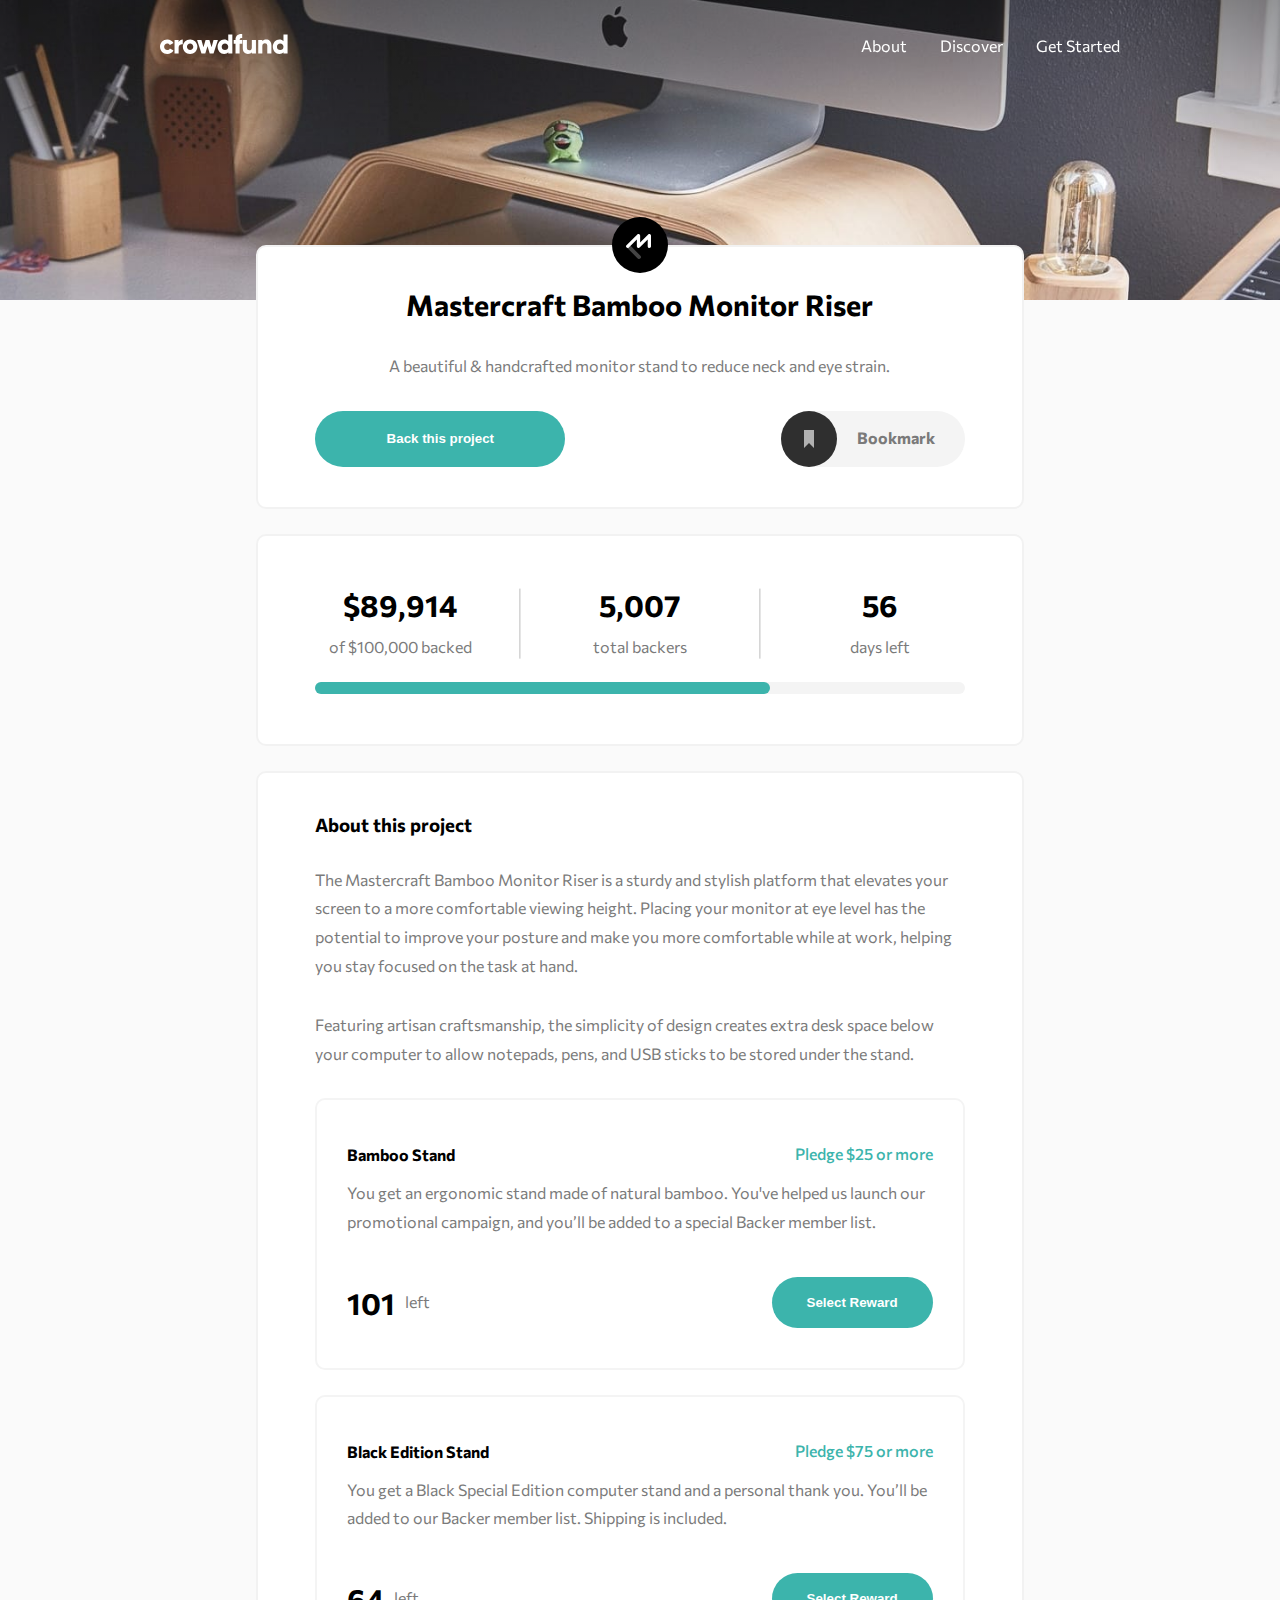
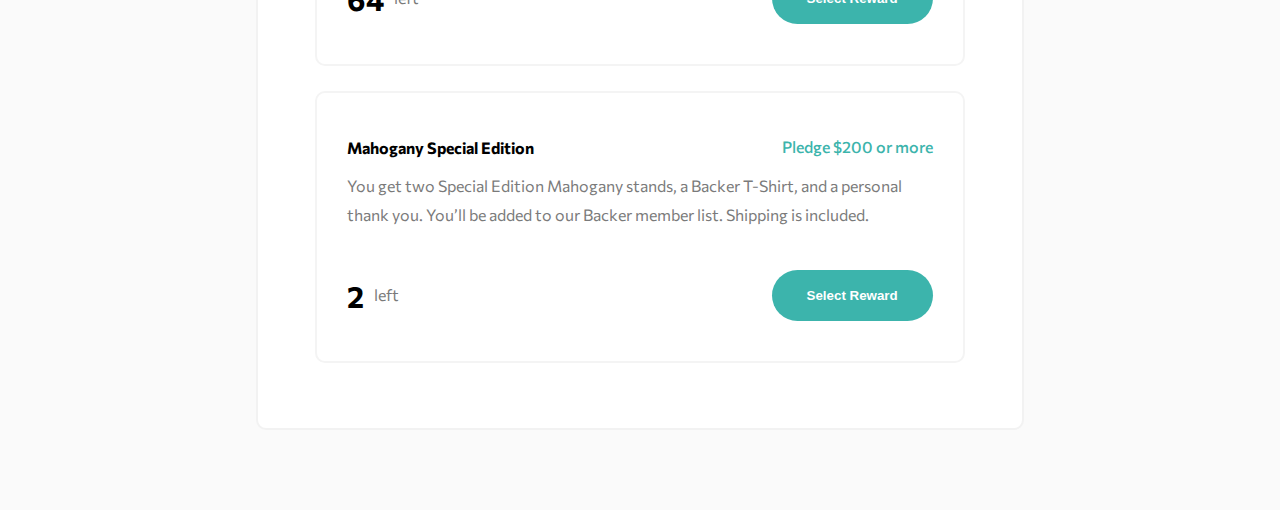
==== index2.html @ 2495f228 "switched from regular html to template literals" ====
<!DOCTYPE html>
<html lang="en">
  <head>
    <meta charset="UTF-8" />
    <meta name="viewport" content="width=device-width, initial-scale=1.0" />
    <!-- displays site properly based on user's device -->

    <link
      rel="icon"
      type="image/png"
      sizes="32x32"
      href="./images/favicon-32x32.png"
    />

    <title>Frontend Mentor | Crowdfunding product page</title>
    <link
      href="https://fonts.googleapis.com/css2?family=Commissioner:wght@400;500;700&display=swap"
      rel="stylesheet"
    />
    <link rel="stylesheet" href="styles.css" />
  </head>

  <body>
    <header>
      <nav>
        <div class="logo">
          <a href="#"><img src="images/logo.svg" alt="" /></a>
        </div>
        <div class="hamburger">
          <span></span>
          <span></span>
          <span></span>
        </div>

        <div class="mobile__menu">
          <div class="nav__links">
            <a href="#">About</a>
            <a href="#">Discover</a>
            <a href="#">Get Started</a>
          </div>
        </div>

        <div class="desktop__links">
          <a href="#">About</a>
          <a href="#">Discover</a>
          <a href="#">Get Started</a>
        </div>

        <div class="overlay"></div>
      </nav>
    </header>
    <main>
      <section class="intro">
        <div class="section__wrapper">
          <div class="master__logo">
            <img src="images/logo-mastercraft.svg" alt="" />
          </div>
          <h3>Mastercraft Bamboo Monitor Riser</h3>
          <p>
            A beautiful & handcrafted monitor stand to reduce neck and eye
            strain.
          </p>
          <div class="clickable">
            <button class="button" id="btn-back-project">
              Back this project
            </button>
            <div id="bookmark">
              <svg width="56" height="56" xmlns="http://www.w3.org/2000/svg">
                <g fill="none" fill-rule="evenodd">
                  <circle fill="#2F2F2F" cx="28" cy="28" r="28" />
                  <path fill="#B1B1B1" d="M23 19v18l5-5.058L33 37V19z" />
                </g>
              </svg>
              <p id="bkmk">Bookmark</p>
            </div>
          </div>
        </div>
        <!-- intro ends -->
      </section>

      <section class="progress">
        <div class="section__wrapper">
          <div class="numbers">
            <div class="backed">
              <h2 class="num">$89,914</h2>
              <p>of $100,000 backed</p>
            </div>
            <div class="line"></div>

            <div class="total__backers">
              <h2 class="num">5,007</h2>
              <p>total backers</p>
            </div>
            <div class="line"></div>

            <div class="days__left">
              <h2 class="num">56</h2>
              <p>days left</p>
            </div>
          </div>
          <div class="progress__bar">
            <div class="pb__bkg">
              <div class="pb__fill"></div>
            </div>
          </div>
        </div>
      </section>

      <section class="about">
        <div class="section__wrapper">
          <h3 class="about__title">About this project</h3>
          <p class="about__text">
            The Mastercraft Bamboo Monitor Riser is a sturdy and stylish
            platform that elevates your screen to a more comfortable viewing
            height. Placing your monitor at eye level has the potential to
            improve your posture and make you more comfortable while at work,
            helping you stay focused on the task at hand.
          </p>
          <p class="about__text">
            Featuring artisan craftsmanship, the simplicity of design creates
            extra desk space below your computer to allow notepads, pens, and
            USB sticks to be stored under the stand.
          </p>

          <div class="all-items">
            <!-- items in about to be generated from javascript -->
          </div>
        </div>
        <!-- about section ends here -->
      </section>

      <!-- ====== MODAL (BACK PROJECT) ====== -->
      <section class="modal" id="back-project">
        <div class="section__wrapper">
          <div class="back-project__head">
            <h2 class="modal__head">Back this project</h2>
            <div class="modal__close">
              <img src="images/icon-close-modal.svg" alt="" />
            </div>
          </div>

          <p class="modal__intro">
            Want to support us in bringing Mastercraft Bamboo Monitor Riser out
            in the world?
          </p>

          <form action="" id="chooseOption">
            <!-- pledge options to be generated from JS -->
          </form>
        </div>
      </section>

      <!-- ==== SUCCESS MODAL ==== -->
      <section class="modal" id="success">
        <div class="section__wrapper">
          <img src="images/icon-check.svg" alt="" />
          <h4>Thanks for your support!</h4>
          <p>
            Your pledge brings us one step closer to sharing Mastercraft Bamboo
            Monitor Riser worldwide. You will get an email once our campaign is
            completed.
          </p>
          <button class="button">Got it!</button>
        </div>
      </section>
    </main>

    <!-- Success modal end -->
    <script src="app2.js"></script>
  </body>
</html>
---- styles.css ----
* {
  padding: 0;
  margin: 0;
  box-sizing: border-box;
}

body {
  font-family: "Commissioner", sans-serif;
  background-color: #fafafa;
  width: 100%;
  min-width: 375px;
  overflow-x: hidden;
  display: flex;
  flex-direction: column;
  align-items: center;
}

a,
a:hover,
a:visited {
  text-decoration: none;
}

p {
  color: hsl(0, 0%, 48%);
  font-size: 14px;
  line-height: 1.8em;
}

.button {
  font-weight: 700;
  color: white;
  background-color: hsl(176, 50%, 47%);
  border-style: none;
  padding: 20px 30px;
  border-radius: 50px;
  transition: all 0.3s ease-in-out;
  cursor: pointer;
}

.button:hover {
  background-color: hsl(176, 72%, 28%);
}
.button:active {
  opacity: 0.5;
}
header {
  background: url(images/image-hero-mobile.jpg) top no-repeat;
  background-color: red;
  background-size: 100%;
  height: 300px;
  width: 100%;
  display: flex;
  justify-content: center;
}

header::before {
  content: "";
  background: linear-gradient(rgba(0, 0, 0, 0.4), rgba(122, 122, 122, 0));
  width: 100%;
  height: 20%;
  position: absolute;
  left: 0;
}

nav {
  display: flex;
  justify-content: space-between;
  align-items: center;
  width: 90%;
  height: 90px;
}

.logo {
  z-index: 3;
}

.hamburger {
  display: flex;
  flex-direction: column;
  justify-content: space-between;
  height: 15px;
  z-index: 3;
}

.hamburger:hover {
  cursor: pointer;
}

.hamburger span {
  background-color: white;
  width: 15px;
  height: 3px;
  transform-origin: 0.1px 1.6px;
  transition: all 0.3s ease-in-out;
}

.hamburger__open span:nth-of-type(1) {
  transform: rotate(45deg);
}

.hamburger__open span:nth-of-type(2) {
  opacity: 0;
}

.hamburger__open span:nth-of-type(3) {
  transform: rotate(-45deg);
}

.overlay {
  width: 100%;
  height: 100vh;
  background: linear-gradient(rgba(0, 0, 0, 0.7), rgba(122, 122, 122, 0.4));
  position: fixed;
  top: 0;
  opacity: 0;
  pointer-events: none;
  left: 0px;
  z-index: 2;
  transition: all 0.3s ease-in-out;
}

.overlay--show {
  opacity: 1;
  pointer-events: all;
}

.desktop__links {
  display: none;
  z-index: 3;
}

.desktop__links a {
  color: white;
  margin-left: 30px;
}

.mobile__menu {
  width: 100%;
  display: flex;
  justify-content: center;
  position: absolute;
  top: 90px;
  left: -1090px;
  transition: all 0.3s ease-in-out;
  /* transition-delay: 0.3s; */
  /* display: none; */
  z-index: 3;
}

.mobile__menu--show {
  /* display: block; */
  left: 0;
}

.mobile__menu .nav__links {
  display: flex;
  flex-direction: column;
  position: absolute;
  background-color: white;
  width: 90%;
  border-radius: 10px;
}

.mobile__menu .nav__links a {
  color: black;
  font-weight: 700;
  padding: 25px 0;
  margin-left: 20px;
  border-bottom: 1px solid rgba(122, 122, 122, 0.1);
}

main {
  width: 90%;
  display: flex;
  flex-direction: column;
  justify-content: center;
  align-items: center;
}

section {
  width: 100%;
  background-color: white;
  border-radius: 10px;
  border: 2px solid #f2f2f2;
  /* text-align: center; */
  padding: 40px 0;
  margin-bottom: 25px;
  display: flex;
  justify-content: center;
  position: relative;
  top: -55px;
}

.section__wrapper {
  width: 85%;
  display: flex;
  flex-direction: column;
  /* align-items: center; */
}

.intro {
  display: flex;
  flex-direction: column;
  align-items: center;
  text-align: center;
}

.intro .section__wrapper {
  align-items: center;
}

.intro .master__logo {
  /* margin-bottom: 10px; */
  position: absolute;
  top: -30px;
}

.intro h3 {
  font-size: 20px;
  margin-bottom: 30px;
  width: 80%;
}

.intro p {
  margin-bottom: 30px;
}

.clickable {
  display: flex;
  justify-content: space-between;
  align-items: space-between;
  width: 100%;
}

.clickable .button {
  margin-right: 10px;
  width: 100%;
  /* max-width: 205px; */
}

#bookmark {
  height: 56px;
  background-color: #f4f4f4;
  display: flex;
  align-items: center;
  border-radius: 50px;
  cursor: pointer;
  transition: all 0.3s ease-in-out;
}

#bookmark p {
  color: hsl(0, 0%, 48%);
  margin: 0 30px 0 20px;
  font-weight: 700;
  display: none;
  transition: all 0.3s ease-in-out;
}

#bookmark:hover a {
  opacity: 0.7;
}

#bookmark.bookmark__active p {
  color: hsl(176, 50%, 47%);
}

#bookmark.bookmark__active circle {
  fill: hsl(176, 50%, 47%);
}

#bookmark.bookmark__active path {
  fill: white;
}

.progress {
  display: flex;
  flex-direction: column;
  align-items: center;
}

.progress .backed,
.total__backers,
.days__left {
  display: flex;
  flex-direction: column;
  align-items: center;
  margin-bottom: 10px;
}

.progress h2 {
  margin-bottom: 10px;
}

.numbers {
  display: flex;
  flex-direction: column;
  align-items: center;
}

.num {
  font-size: 30px;
}

.progress p {
  margin-bottom: 10px;
}

.progress .line {
  height: 1px;
  width: 80px;
  background-color: rgba(122, 122, 122, 0.5);
  margin-bottom: 20px;
}

.progress .progress__bar {
  width: 100%;
  margin-bottom: 0px;
}

.pb__bkg {
  width: 100%;
  height: 12px;
  background-color: #f4f4f4;
  border-radius: 20px;
}

.pb__fill {
  width: 70%;
  height: 12px;
  background-color: hsl(176, 50%, 47%);
  border-radius: 20px;
}

.about {
}

.about__title {
  margin-bottom: 30px;
}

.about__text {
  margin-bottom: 30px;
}

.item {
  border-radius: 10px;
  border: 2px solid #f4f4f4;
  margin-bottom: 25px;
  padding: 25px 20px;
}

.item__name {
  margin-bottom: 10px;
}

.pledge {
  font-weight: 500;
  color: hsl(176, 50%, 47%);
  margin-bottom: 10px;
}

.item__about {
  margin-bottom: 40px;
}

.item .stock {
  display: flex;
  align-items: center;
  margin-bottom: 20px;
}

.item .stock .num {
  margin-right: 10px;
}

.item .button {
  padding: 18px 35px;
}

/*--- Modal (back project) -- */
.modal {
  width: 50%;
  max-height: 80vh;
  overflow-y: scroll;
  position: fixed;
  top: 80px;
  opacity: 0;
  pointer-events: none;
  z-index: 4;
  transition: all 0.3s ease-in-out;
}
.modal .active {
  opacity: 1;
  pointer-events: all;
}
.modal::-webkit-scrollbar {
  display: none;
}
.modal .section__wrapper {
  display: flex;
  flex-direction: column;
  align-items: center;
}

.modal .back-project__head {
  width: 100%;
  display: flex;
  justify-content: space-between;
  align-items: center;
  margin-bottom: 30px;
}
.modal__close {
  scroll-margin-top: 30px;
}
.modal__close:hover {
  cursor: pointer;
}

.modal__intro {
  margin-bottom: 20px;
}

.modal input[type="radio"] {
  display: none;
}
.option {
  scroll-margin-top: 20px;

  position: relative;
  transition: all 0.3s ease-in-out;
}
.selected {
  border-color: hsl(176, 50%, 47%);
}

.option label {
  display: flex;
  align-items: center;
  margin-bottom: 30px;
  /* background-color: green; */
}

.radio-circle {
  width: 25px;
  height: 25px;
  border: 1px solid hsl(0, 0%, 48%);
  border-radius: 50%;
  margin-right: 15px;
  transition: all 0.3s ease-in-out;
}
.radio-circle::after {
  content: "";
  display: block;
  width: 15px;
  height: 15px;
  border-radius: 50%;
  background-color: hsl(176, 50%, 47%);
  transform: scale(0);
  transition: transform 0.3s ease;
}
.radio-circle:hover {
  cursor: pointer;
}
.option.selected .radio-circle {
  border-color: hsl(176, 50%, 47%);
  display: flex;
  justify-content: center;
  align-items: center;
}
.option.selected .radio-circle::after {
  transform: scale(1);
}
.option .pledge__type h4 {
  transition: all 0.3s ease-in-out;
}
.option .pledge__type p {
  color: hsl(176, 50%, 47%);
}
.option .pledge__type:hover {
  cursor: pointer;
}
.option .select:hover h4 {
  color: hsl(176, 50%, 47%);
}
.option .select:hover .radio-circle {
  border-color: hsl(176, 50%, 47%);
}

.option__details {
  margin-bottom: 30px;
}

.option .stock .num {
  font-size: 18px;
}

.option .pledge__form {
  display: none;
  flex-direction: column;
  align-items: center;
  position: relative;
}

.option.selected .pledge__form {
  display: flex;
}

.option .line {
  width: 100%;
  height: 1px;
  background-color: rgba(122, 122, 122, 0.2);
  margin-bottom: 20px;
  display: none;
}
.option.selected .line {
  display: block;
}

.option .pledge__form p {
  margin-bottom: 20px;
}
.pledge__form small {
  color: rgb(253, 135, 135);
  position: absolute;
  bottom: -10px;
  display: none;
  /* right: 400px; */
}

.pledge__form.error small {
  display: block;
}
.option .make__pledge {
  display: flex;
  justify-content: space-between;
  position: relative;
}
.make__pledge input {
  font-weight: 700;
  font-size: 16px;
  width: 40%;
  border-radius: 50px;
  border: 2px solid rgba(122, 122, 122, 0.2);
  padding-left: 40px;
  /* border-color: rgba(122, 122, 122, 0.2); */
  transition: all 0.3 ease-in-out;
}
input.error {
  border-color: rgb(253, 135, 135);
}

.make__pledge::before {
  content: "$";
  color: hsl(0, 0%, 48%);
  font-weight: 700;
  position: absolute;
  left: 30px;
  top: 16px;
}

.make__pledge input::placeholder {
  font-weight: 300;
}

/* -- Modal (success) -- */
#success {
  max-width: 540px;
  top: 200px;
}
#success .section__wrapper {
  align-items: center;
}
#success img {
  width: 60px;
  margin-bottom: 20px;
}
#success h4 {
  margin-bottom: 30px;
}
#success p {
  text-align: center;
  margin-bottom: 30px;
}

/* ======MEDIA QUERIES======= */
/* ======MEDIA QUERIES======= */
/* ======MEDIA QUERIES======= */
/* ======MEDIA QUERIES======= */

@media (min-width: 800px) {
  #bookmark p {
    display: block;
  }

  .clickable .button {
    width: 250px;
  }

  .item__head,
  .item__cta {
    display: flex;
    align-items: center;
    justify-content: space-between;
    width: 100%;
  }
}

@media (min-width: 1024px) {
  p {
    font-size: 16px;
  }

  header {
    background: url(images/image-hero-desktop.jpg) no-repeat;
    background-size: 100%;
  }

  nav {
    width: 75%;
  }

  .mobile__menu {
    display: none;
  }

  .hamburger {
    display: none;
  }

  .desktop__links {
    display: block;
  }

  main {
    width: 60%;
  }

  .intro h3 {
    font-size: 1.8rem;
  }

  .intro p {
    font-size: 16px;
  }

  .progress {
    padding: 50px 0;
  }

  .progress .numbers {
    flex-direction: row;
    justify-content: space-between;
  }

  .backed,
  .total__backers,
  .days__left {
    width: 30%;
  }

  .progress .line {
    transform: rotate(90deg);
  }

  .about {
  }

  .item {
    padding: 40px 30px;
  }

  .item__head,
  .item__cta {
    display: flex;
    align-items: center;
    justify-content: space-between;
    width: 100%;
  }

  .item .stock {
    margin-bottom: 0;
  }

  .modal__intro {
    align-self: flex-start;
  }

  .option .pledge__type {
    display: flex;
    align-items: center;
  }
  .option .pledge__type h4 {
    margin-right: 10px;
  }
  .option .pledge__form {
    flex-direction: row;
    justify-content: space-between;
    align-items: center;
  }
  .option .pledge__form p {
    margin-bottom: 0;
  }
  .option .make__pledge {
    width: 50%;
    justify-content: flex-end;
  }
  .option .make__pledge input {
    margin-right: 10px;
  }
  .option .stock {
    position: absolute;
    top: 40px;
    right: 40px;
  }
}

@media (min-width: 1400px) {
  main {
    width: 50%;
  }

  header {
    height: 400px;
  }
}
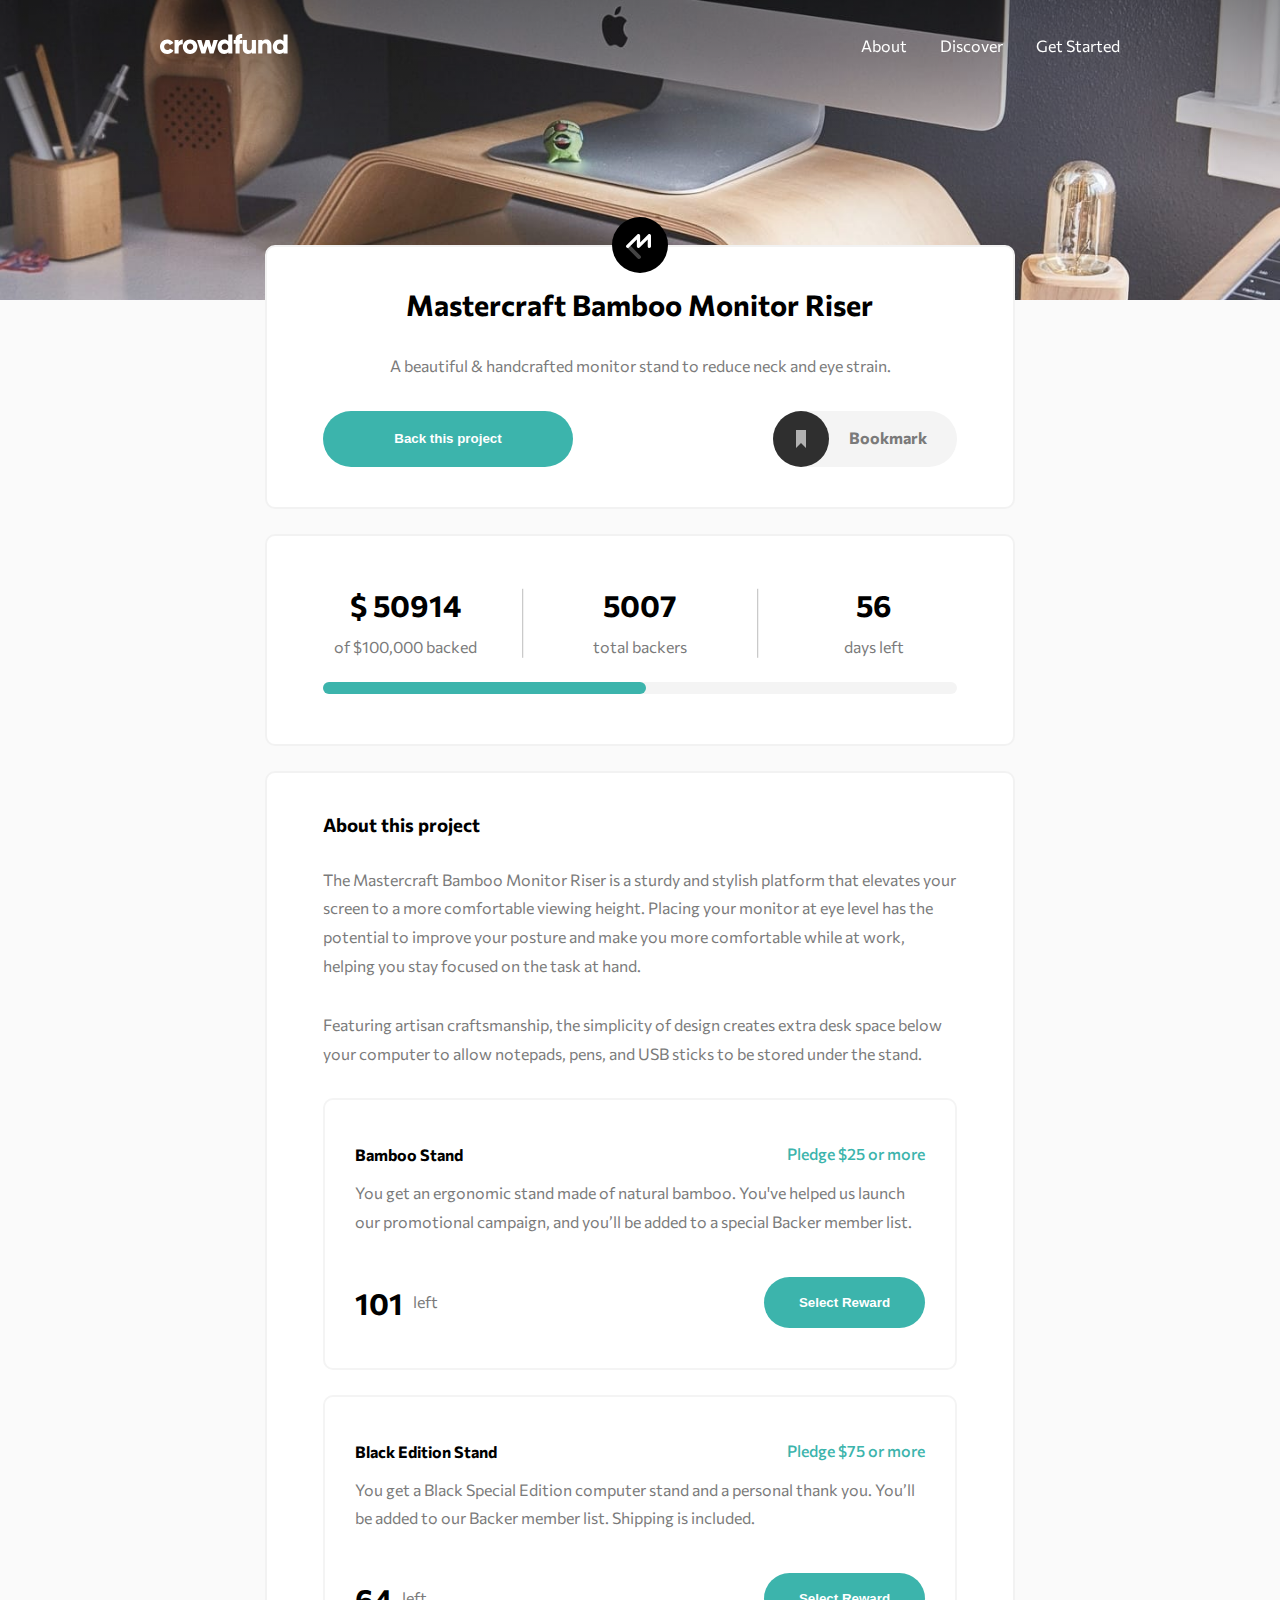
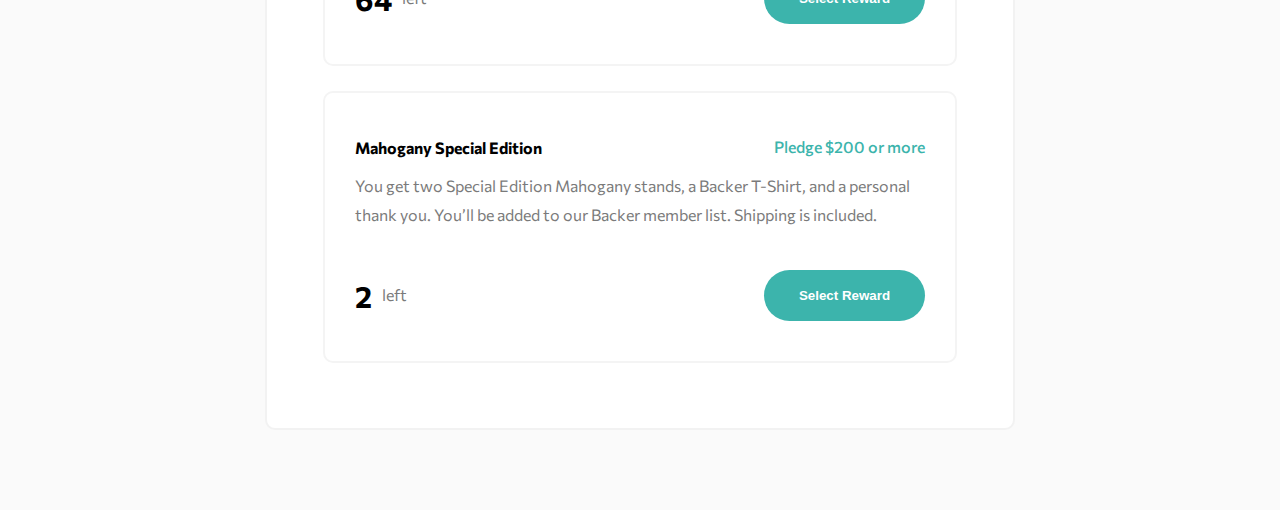
==== commit 8c58dac5: "Added logic for page Math" ====
--- a/index2.html
+++ b/index2.html
@@ -82,13 +82,13 @@
         <div class="section__wrapper">
           <div class="numbers">
             <div class="backed">
-              <h2 class="num">$89,914</h2>
+              <h2 class="num">$ <span id="currentTotal"></span></h2>
               <p>of $100,000 backed</p>
             </div>
             <div class="line"></div>
 
             <div class="total__backers">
-              <h2 class="num">5,007</h2>
+              <h2 class="num"></h2>
               <p>total backers</p>
             </div>
             <div class="line"></div>
--- a/styles.css
+++ b/styles.css
@@ -26,7 +26,11 @@
   font-size: 14px;
   line-height: 1.8em;
 }
-
+.out__of__stock {
+  pointer-events: none;
+  color: hsl(0, 0%, 48%);
+  opacity: 0.5;
+}
 .button {
   font-weight: 700;
   color: white;
@@ -172,6 +176,8 @@
 
 main {
   width: 90%;
+  max-width: 750px;
+
   display: flex;
   flex-direction: column;
   justify-content: center;
@@ -277,6 +283,7 @@
   display: flex;
   flex-direction: column;
   align-items: center;
+  scroll-margin-top: 40px;
 }
 
 .progress .backed,
@@ -326,10 +333,12 @@
 }
 
 .pb__fill {
-  width: 70%;
+  /* width: 0%; */
+  max-width: 100%;
   height: 12px;
   background-color: hsl(176, 50%, 47%);
   border-radius: 20px;
+  /* transition: all 0.5s ease-in-out; */
 }
 
 .about {
@@ -377,10 +386,13 @@
 .item .button {
   padding: 18px 35px;
 }
-
+.item.out__of__stock .button {
+  background-color: hsl(0, 0%, 70%);
+}
 /*--- Modal (back project) -- */
 .modal {
-  width: 50%;
+  width: 90%;
+  max-width: 750px;
   max-height: 80vh;
   overflow-y: scroll;
   position: fixed;
@@ -425,8 +437,11 @@
   display: none;
 }
 .option {
+  border-radius: 10px;
+  border: 2px solid #f4f4f4;
+  margin-bottom: 25px;
+  padding: 25px 20px;
   scroll-margin-top: 20px;
-
   position: relative;
   transition: all 0.3s ease-in-out;
 }
@@ -490,9 +505,13 @@
 .option__details {
   margin-bottom: 30px;
 }
-
+.option .stock {
+  display: flex;
+  align-items: center;
+}
 .option .stock .num {
   font-size: 18px;
+  margin-right: 5px;
 }
 
 .option .pledge__form {
@@ -556,7 +575,7 @@
   font-weight: 700;
   position: absolute;
   left: 30px;
-  top: 16px;
+  top: 19px;
 }
 
 .make__pledge input::placeholder {
@@ -632,9 +651,9 @@
     display: block;
   }
 
-  main {
-    width: 60%;
-  }
+  /* main {
+    max-width: 800px;
+  } */
 
   .intro h3 {
     font-size: 1.8rem;
@@ -682,6 +701,10 @@
     margin-bottom: 0;
   }
 
+  .modal {
+    /* max-width: 800px; */
+  }
+
   .modal__intro {
     align-self: flex-start;
   }
@@ -713,12 +736,16 @@
     top: 40px;
     right: 40px;
   }
+
+  .make__pledge::before {
+    left: 75px;
+  }
 }
 
 @media (min-width: 1400px) {
-  main {
+  /* main {
     width: 50%;
-  }
+  } */
 
   header {
     height: 400px;
